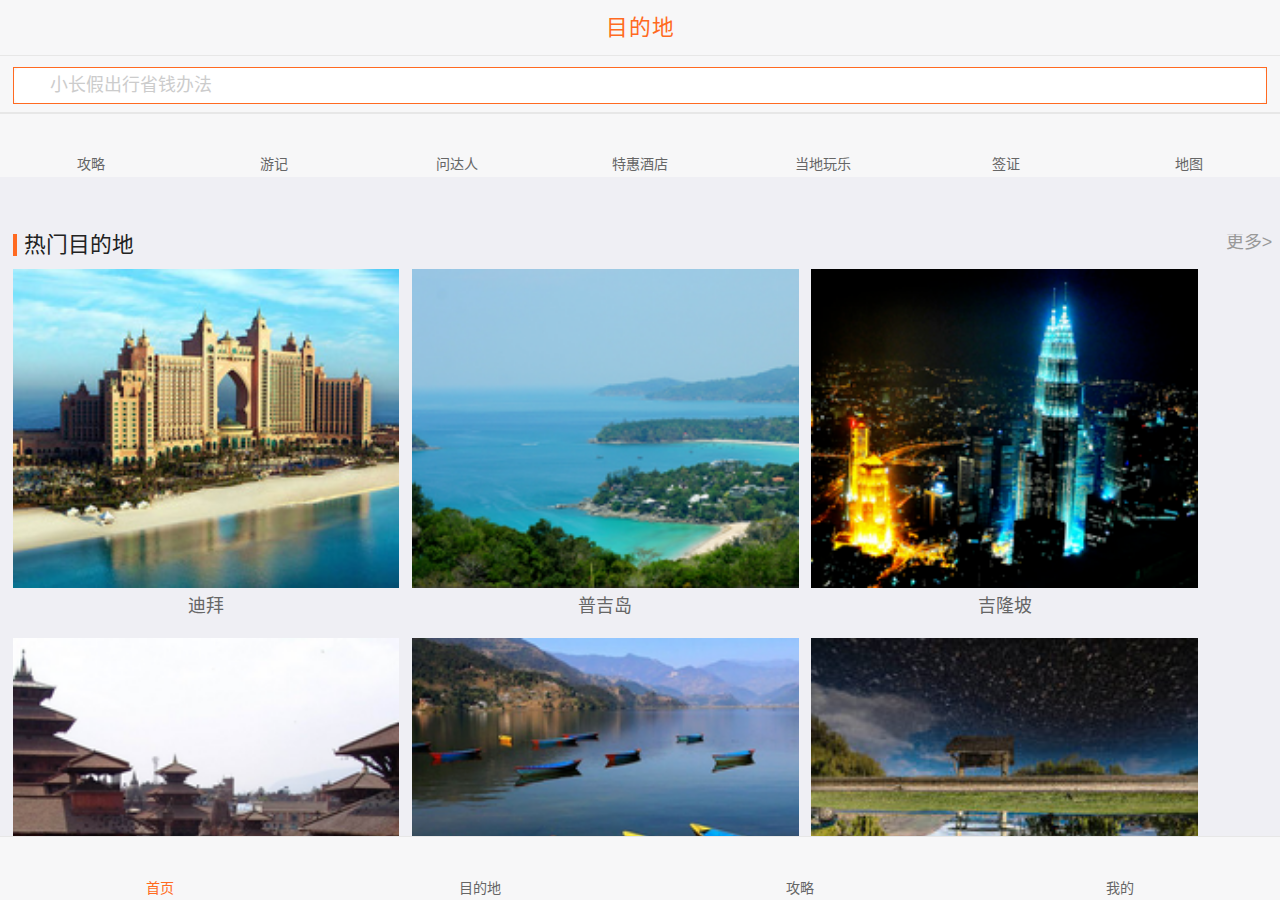
==== destination.html @ a1ec0886 "update raiders" ====
<!DOCTYPE html>
<html lang="zh-CN">
<head>
    <meta charset="utf-8">
    <title>目的地</title>

    <!--给搜索引擎看的-->
    <meta name="description" content="蜜月">
    <!--可视区域宽度和缩放级别-->
    <meta name="viewport" content="width=initial-scale=1, maximum-scale=1">
    <!--删除苹果默认的工具栏、菜单栏-->
    <meta name="apple-mobile-web-app-capable" content="yes">
    <!--控制状态栏显示样式，默认black和black-translucent-->
    <meta name="apple-mobile-web-app-status-bar-style" content="black">
    <!--格式检测：禁止将数字转化为拨号链接-->
    <meta name="format-detection" content="telephone=no">

    <!--SUI Mobile-->
    <link rel="stylesheet" href="css/sm.min.css">
    <link rel="stylesheet" href="css/sm-extend.min.css">
    <link rel="stylesheet" href="css/destination.css">

    <!--iconfont-->
    <!--<link rel="stylesheet" href="iconfont/iconfont.css">-->

    <script src="js/zepto.min.js"></script>
    <script src="js/sm.min.js"></script>
    <script src="js/sm-extend.min.js"></script>
</head>
<body>
    <div class="page-group">
        <div class="page page-current">

            <!--标题栏-->
            <header class="bar bar-nav">
                <a href="#" class="icon icon-left pull-left back_btn" onclick="history.back(-1)"></a>
                <a href="" class="button button-link button-nav pull-right" data-popup=".popup-about">
                    <span class="icon icon-clock btn-menu"></span>
                </a>
                <h1 class="title">目的地</h1>
            </header>

            <!--搜索框-->
            <div class="bar bar-header-secondary">
                <div class="searchbar">
                    <a class="searchbar-cancel">取消</a>
                    <div class="search-input">
                        <label class="icon icon-search" for="search"></label>
                        <input type="search" id='search' placeholder='小长假出行省钱办法'/>
                    </div>
                </div>
            </div>

            <div class="content">

                <!--入口工具-->
                <nav class="nav bar bar-tab">
                    <a class="tab-item external" href="#">
                        <span class="icon iconfont icon-gonglve"></span>
                        <span class="tab-label">攻略</span>
                    </a>
                    <a class="tab-item external" href="#">
                        <span class="icon iconfont icon-youji"></span>
                        <span class="tab-label">游记</span>
                    </a>
                    <a class="tab-item external" href="#">
                        <span class="icon iconfont icon-011"></span>
                        <span class="tab-label">问达人</span>
                    </a>
                    <a class="tab-item external" href="#">
                        <span class="icon iconfont icon-jiudian"></span>
                        <span class="tab-label">特惠酒店</span>
                    </a>
                    <a class="tab-item external" href="#">
                        <span class="icon iconfont icon-dangdiwanle"></span>
                        <span class="tab-label">当地玩乐</span>
                    </a>
                    <a class="tab-item external" href="#">
                        <span class="icon iconfont icon-qianzheng"></span>
                        <span class="tab-label">签证</span>
                    </a>
                    <a class="tab-item external" href="#">
                        <span class="icon iconfont icon-ditu"></span>
                        <span class="tab-label">地图</span>
                    </a>
                </nav>

                <!--热门目的地-->
                <div class="hot list-block">
                    <h4 class="content-block-title">
                        <span>热门目的地</span>
                        <a href="">更多></a>
                    </h4>
                    <a class="card demo-card-header-pic">
                        <div valign="bottom" class="card-header color-white no-border no-padding">
                            <img class='card-cover' src="images/destination/card-1.jpeg" alt="">
                        </div>
                        <div class="card-content">
                            <div class="card-content-inner">
                                <p>迪拜</p>
                            </div>
                        </div>
                    </a>
                    <a class="card demo-card-header-pic">
                        <div valign="bottom" class="card-header color-white no-border no-padding">
                            <img class='card-cover' src="images/destination/card-2.png" alt="">
                        </div>
                        <div class="card-content">
                            <div class="card-content-inner">
                                <p>普吉岛</p>
                            </div>
                        </div>
                    </a>
                    <a class="card demo-card-header-pic">
                        <div valign="bottom" class="card-header color-white no-border no-padding">
                            <img class='card-cover' src="images/destination/card-3.png" alt="">
                        </div>
                        <div class="card-content">
                            <div class="card-content-inner">
                                <p>吉隆坡</p>
                            </div>
                        </div>
                    </a>
                    <a class="card demo-card-header-pic">
                        <div valign="bottom" class="card-header color-white no-border no-padding">
                            <img class='card-cover' src="images/destination/card-4.png" alt="">
                        </div>
                        <div class="card-content">
                            <div class="card-content-inner">
                                <p>加德满都</p>
                            </div>
                        </div>
                    </a>
                    <a class="card demo-card-header-pic">
                        <div valign="bottom" class="card-header color-white no-border no-padding">
                            <img class='card-cover' src="images/destination/card-5.png" alt="">
                        </div>
                        <div class="card-content">
                            <div class="card-content-inner">
                                <p>博卡拉</p>
                            </div>
                        </div>
                    </a>
                    <a class="card demo-card-header-pic">
                        <div valign="bottom" class="card-header color-white no-border no-padding">
                            <img class='card-cover' src="images/destination/card-6.jpeg" alt="">
                        </div>
                        <div class="card-content">
                            <div class="card-content-inner">
                                <p>皇后镇</p>
                            </div>
                        </div>
                    </a>
                </div>

                <!--自由行特惠-->
                <div class="odds list-block">
                    <h4>
                        <span>自由行特惠</span>
                    </h4>
                    <a class="card">
                        <div class="card-content">
                            <div class="list-block media-list">
                                <ul>
                                    <li class="item-content">
                                        <div class="item-media">
                                            <img src="images/destination/odds-1.jpeg">
                                        </div>
                                        <div class="item-inner">
                                            <div class="item-title-row">
                                                <div class="item-title">新西兰 霍比特人村门票+怀托摩萤火虫洞门票自由行套票（自驾前往）</div>
                                            </div>
                                            <div class="item-subtitle">￥600/人</div>
                                        </div>
                                    </li>
                                </ul>
                            </div>
                        </div>
                    </a>
                    <a class="card">
                        <div class="card-content">
                            <div class="list-block media-list">
                                <ul>
                                    <li class="item-content">
                                        <div class="item-media">
                                            <img src="images/destination/odds-2.jpeg">
                                        </div>
                                        <div class="item-inner">
                                            <div class="item-title-row">
                                                <div class="item-title">新西兰 福克斯+法兰士约瑟夫冰川直升机观光 (含冰川着陆 福克斯出发)</div>
                                            </div>
                                            <div class="item-subtitle">￥967</div>
                                        </div>
                                    </li>
                                </ul>
                            </div>
                        </div>
                    </a>
                    <a class="card">
                        <div class="card-content">
                            <div class="list-block media-list">
                                <ul>
                                    <li class="item-content">
                                        <div class="item-media">
                                            <img src="images/destination/odds-3.jpeg">
                                        </div>
                                        <div class="item-inner">
                                            <div class="item-title-row">
                                                <div class="item-title">基督城 阿卡罗阿莎玛拉羊驼(草泥马)农场门票(自驾前往)</div>
                                            </div>
                                            <div class="item-subtitle">￥230</div>
                                        </div>
                                    </li>
                                </ul>
                            </div>
                        </div>
                    </a>
                    <div class="showMore">
                        <a href="">查看更多</a>
                    </div>
                </div>


                <!--问答-->
                <div class="ask list-block">
                    <h4>
                        <span>热门问答</span>
                    </h4>
                    <a class="card">
                        <div class="card-header">15天的舒适的慢节奏的新西兰之旅，请推荐行程</div>
                        <div class="card-content">
                            <div class="list-block media-list">
                                <ul>
                                    <li class="item-content">
                                        <div class="item-media">
                                            <img src="images/destination/head-1.jpeg">
                                        </div>
                                        <div class="item-inner">
                                            <div class="item-subtitle">在各大旅行论坛上逛了这么久，终于看到了一个这样的问题，体现了和我差不多的新西兰旅行思路：选择基地，四向发散。
                                                我去新西兰的时间为13天，放弃了北岛。这点时间其实够在南岛开一圈了，但我并不愿意天天换住宿地点。走马观花不是我喜欢的风格，因此也差不多选...</div>
                                        </div>
                                    </li>
                                </ul>
                            </div>
                        </div>
                        <div class="card-footer">
                            <span>88回答</span>
                            <span>17155浏览</span>
                        </div>
                </a>
                    <a class="card">
                        <div class="card-header">西班牙有哪些不能错过的美食？</div>
                        <div class="card-content">
                            <div class="list-block media-list">
                                <ul>
                                    <li class="item-content">
                                        <div class="item-media">
                                            <img src="images/destination/head-2.jpeg">
                                        </div>
                                        <div class="item-inner">
                                            <div class="item-subtitle">吃饭这件事儿，我真心觉得西班牙人还是挺会吃的，想想那些每天吃薯条的英国人，西班牙人真是有口福多了~【西班牙🇪🇸海鲜饭】想到西班牙的美食，脑袋里第一个冒出来的就是海鲜饭啦。美食讲究色香味，光看图就很明显了，“色”是没得说，金黄色的米饭，精髓...</div>
                                        </div>
                                    </li>
                                </ul>
                            </div>
                        </div>
                        <div class="card-footer">
                            <span>45回答</span>
                            <span>52365浏览</span>
                        </div>
                    </a>
                    <a class="card">
                        <div class="card-header">咨询伏林航空值机问题</div>
                        <div class="card-content">
                            <div class="list-block media-list">
                                <ul>
                                    <li class="item-content">
                                        <div class="item-media">
                                            <img src="images/destination/head-3.jpeg">
                                        </div>
                                        <div class="item-inner">
                                            <div class="item-subtitle">楼主你好，理论上像瑞安航空、伏林航空这样的廉航，建议优先选择网上完成值机，但vueling的航班现场值机也不收费，我之前从格拉纳达飞巴塞罗那就是这样，没顾上提前值机，现场也没收取费用。
                                                不过vueling对行李要求是很严格的，只允许携带不超过55*40*20的登机箱...</div>
                                        </div>
                                    </li>
                                </ul>
                            </div>
                        </div>
                        <div class="card-footer">
                            <span>8回答</span>
                            <span>155浏览</span>
                        </div>
                    </a>
                    <a class="card">
                        <div class="card-header">米兰到瑞士到法国巴黎想坐冰川列车求指点！</div>
                        <div class="card-content">
                            <div class="list-block media-list">
                                <ul>
                                    <li class="item-content">
                                        <div class="item-media">
                                            <img src="images/destination/head-4.jpeg">
                                        </div>
                                        <div class="item-inner">
                                            <div class="item-subtitle">瑞士境内最多5天其实很紧张的，只能拣精华看了。我觉得必须乘坐金色山口快车和冰川快线这两条瑞士著名的观光列车，可以使你基本饱览了瑞士值得看到的湖光山色和冰天雪地。另外Zermatt的马特洪峰非常推荐。具体安排建议如下，供你参考：
                                                D1 米兰到日内瓦可以坐火...</div>
                                        </div>
                                    </li>
                                </ul>
                            </div>
                        </div>
                        <div class="card-footer">
                            <span>16回答</span>
                            <span>23400浏览</span>
                        </div>
                    </a>
                    <div class="showMore">
                        <a href="">查看更多</a>
                    </div>
                </div>
            </div>

            <!--工具栏-->
            <nav class="bar bar-tab">
                <a href="" class="tab-item external active">
                    <span class="icon iconfont icon-wode"></span>
                    <span class="tab-label">首页</span>
                </a>
                <a href="" class="tab-item external">
                    <span class="icon iconfont icon-point"></span>
                    <span class="tab-label">目的地</span>
                </a>
                <a href="" class="tab-item external">
                    <span class="icon iconfont icon-gonglve"></span>
                    <span class="tab-label">攻略</span>
                </a>
                <a href="" class="tab-item external">
                    <span class="icon iconfont icon-wode"></span>
                    <span class="tab-label">我的</span>
                </a>
            </nav>

            <!--popup-->
            <div class="panel-overlay"></div>
            <div id="panel" class="panel panel-right panel-cover theme-white">
                <div class="content-block">
                    <h3>最近浏览：</h3>
                    <span>瑞士</span>
                    <span>新西兰</span>
                    <span>西班牙</span>
                    <span>冰岛</span>
                    <span>丹麦</span>
                </div>
            </div>
    </div>


    <script>
        /*侧滑JS*/
        $(document).on("click", ".btn-menu", function() {
            $.openPanel("#panel");
        });
    </script>
</body>
</html>
---- css/sm-extend.min.css ----
/*!
 * =====================================================
 * SUI Mobile - http://m.sui.taobao.org/
 *
 * =====================================================
 */.photo-browser{position:absolute;left:0;top:0;width:100%;height:100%;z-index:10500}.photo-browser .bar-tab .tab-item .icon{width:14px;height:14px;margin-top:-5px}.photo-browser .bar-tab~.photo-browser-captions{bottom:52px;-webkit-transform:translate3d(0,0,0);transform:translate3d(0,0,0)}.photo-browser.photo-browser-in{display:block;-webkit-animation:photoBrowserIn .4s forwards;animation:photoBrowserIn .4s forwards}.photo-browser.photo-browser-out{display:block;-webkit-animation:photoBrowserOut .4s forwards;animation:photoBrowserOut .4s forwards}html.with-statusbar-overlay .photo-browser{height:-webkit-calc(100% - 1rem);height:calc(100% - 1rem);top:1rem}.popup>.photo-browser .navbar,.popup>.photo-browser .toolbar,body>.photo-browser .navbar,body>.photo-browser .toolbar{-webkit-transform:translate3d(0,0,0);transform:translate3d(0,0,0)}.photo-browser .page[data-page=photo-browser-slides]{background:0 0}.photo-browser .page{box-sizing:border-box;position:absolute;left:0;top:0;width:100%;height:100%;background:#efeff4}.photo-browser .view{overflow:hidden;box-sizing:border-box;position:relative;width:100%;height:100%;z-index:5000}.page[data-page=photo-browser-slides] .toolbar a{color:#4cd964}.photo-browser-popup{background:0 0}.photo-browser .navbar,.photo-browser .toolbar,.view[data-page=photo-browser-slides] .navbar,.view[data-page=photo-browser-slides] .toolbar{background:rgba(247,247,247,.95);-webkit-transition:.4s;transition:.4s}.view[data-page=photo-browser-slides] .page[data-page=photo-browser-slides] .navbar,.view[data-page=photo-browser-slides] .page[data-page=photo-browser-slides] .toolbar{-webkit-transform:translate3d(0,0,0);transform:translate3d(0,0,0)}.photo-browser-exposed .navbar,.photo-browser-exposed .toolbar{opacity:0;visibility:hidden;pointer-events:none}.photo-browser-exposed .photo-browser-swiper-container{background:#000}.photo-browser-of{margin:0 .25rem}.photo-browser-captions{pointer-events:none;position:absolute;left:0;width:100%;bottom:0;z-index:10;opacity:1;-webkit-transition:.4s;transition:.4s}.photo-browser-captions.photo-browser-captions-exposed{opacity:0}.toolbar~.photo-browser-captions{bottom:2.2rem;-webkit-transform:translate3d(0,0,0);transform:translate3d(0,0,0)}.photo-browser-exposed .toolbar~.photo-browser-captions{-webkit-transform:translate3d(0,2.2rem,0);transform:translate3d(0,2.2rem,0)}.toolbar~.photo-browser-captions.photo-browser-captions-exposed{transformt:ranslate3d(0,0,0)}.photo-browser-caption{box-sizing:border-box;-webkit-transition:.3s;transition:.3s;position:absolute;bottom:0;left:0;opacity:0;padding:.2rem .25px;width:100%;text-align:center;color:#fff;background:rgba(0,0,0,.8)}.photo-browser-caption:empty{display:none}.photo-browser-caption.photo-browser-caption-active{opacity:1}.photo-browser-captions-light .photo-browser-caption{background:rgba(255,255,255,.8);color:#3d4145}.photo-browser-exposed .photo-browser-caption{color:#fff;background:rgba(0,0,0,.8)}.photo-browser-swiper-container{position:absolute;left:0;top:0;width:100%;height:100%;overflow:hidden;background:#fff;-webkit-transition:.4s;transition:.4s}.photo-browser-swiper-wrapper{position:absolute;left:0;top:0;width:100%;height:100%;padding:0;display:-webkit-box;display:-webkit-flex;display:flex}.photo-browser-link-inactive{opacity:.3}.photo-browser-slide{width:100%;height:100%;position:relative;overflow:hidden;display:-webkit-box;display:-webkit-flex;display:flex;-webkit-box-pack:center;-webkit-justify-content:center;justify-content:center;-webkit-box-align:center;-webkit-align-items:center;align-items:center;-webkit-flex-shrink:0;flex-shrink:0;box-sizing:border-box}.photo-browser-slide.transitioning{-webkit-transition:.4s;transition:.4s}.photo-browser-slide span.photo-browser-zoom-container{width:100%;text-align:center;display:none}.photo-browser-slide img{width:auto;height:auto;max-width:100%;max-height:100%;display:none}.photo-browser-slide.swiper-slide-active span.photo-browser-zoom-container,.photo-browser-slide.swiper-slide-next span.photo-browser-zoom-container,.photo-browser-slide.swiper-slide-prev span.photo-browser-zoom-container{display:block}.photo-browser-slide.swiper-slide-active img,.photo-browser-slide.swiper-slide-next img,.photo-browser-slide.swiper-slide-prev img{display:inline}.photo-browser-slide.swiper-slide-active.photo-browser-slide-lazy .preloader,.photo-browser-slide.swiper-slide-next.photo-browser-slide-lazy .preloader,.photo-browser-slide.swiper-slide-prev.photo-browser-slide-lazy .preloader{display:block}.photo-browser-slide iframe{width:100%;height:100%}.photo-browser-slide .preloader{display:none;position:absolute;width:2.1rem;height:2.1rem;margin-left:-2.1rem;margin-top:-2.1rem;left:50%;top:50%}.photo-browser-dark .navbar,.photo-browser-dark .toolbar{background:rgba(30,30,30,.8);color:#fff}.photo-browser-dark .navbar:before,.photo-browser-dark .toolbar:before{display:none}.photo-browser-dark .navbar:after,.photo-browser-dark .toolbar:after{display:none}.photo-browser-dark .navbar a,.photo-browser-dark .toolbar a{color:#fff}.photo-browser-dark .photo-browser-swiper-container{background:#000}@-webkit-keyframes photoBrowserIn{0%{-webkit-transform:translate3d(0,0,0) scale(.5);transform:translate3d(0,0,0) scale(.5);opacity:0}100%{-webkit-transform:translate3d(0,0,0) scale(1);transform:translate3d(0,0,0) scale(1);opacity:1}}@keyframes photoBrowserIn{0%{-webkit-transform:translate3d(0,0,0) scale(.5);transform:translate3d(0,0,0) scale(.5);opacity:0}100%{-webkit-transform:translate3d(0,0,0) scale(1);transform:translate3d(0,0,0) scale(1);opacity:1}}@-webkit-keyframes photoBrowserOut{0%{-webkit-transform:translate3d(0,0,0) scale(1);transform:translate3d(0,0,0) scale(1);opacity:1}100%{-webkit-transform:translate3d(0,0,0) scale(.5);transform:translate3d(0,0,0) scale(.5);opacity:0}}@keyframes photoBrowserOut{0%{-webkit-transform:translate3d(0,0,0) scale(1);transform:translate3d(0,0,0) scale(1);opacity:1}100%{-webkit-transform:translate3d(0,0,0) scale(.5);transform:translate3d(0,0,0) scale(.5);opacity:0}}.swiper-container{margin:0 auto;position:relative;overflow:hidden;padding-bottom:30px;z-index:1}.swiper-container-no-flexbox .swiper-slide{float:left}.swiper-container-vertical>.swiper-wrapper{-webkit-box-orient:vertical;-webkit-flex-direction:column;flex-direction:column}.swiper-wrapper{position:relative;width:100%;height:100%;z-index:1;display:-webkit-box;display:-webkit-flex;display:flex;-webkit-transform-style:preserve-3d;-ms-transform-style:preserve-3d;transform-style:preserve-3d;-webkit-transition-property:-webkit-transform;transition-property:transform;box-sizing:content-box}.swiper-container-android .swiper-slide,.swiper-wrapper{-webkit-transform:translate3d(0,0,0);transform:translate3d(0,0,0)}.swiper-container-multirow>.swiper-wrapper{-webkit-box-lines:multiple;-moz-box-lines:multiple;-ms-fles-wrap:wrap;-webkit-flex-wrap:wrap;flex-wrap:wrap}.swiper-container-free-mode>.swiper-wrapper{-webkit-transition-timing-function:ease-out;transition-timing-function:ease-out;margin:0 auto}.swiper-slide{-webkit-transform-style:preserve-3d;-ms-transform-style:preserve-3d;transform-style:preserve-3d;-webkit-flex-shrink:0;-ms-flex:0 0 auto;-webkit-flex-shrink:0;flex-shrink:0;width:100%;height:100%;position:relative}.swiper-container .swiper-notification{position:absolute;left:0;top:0;pointer-events:none;opacity:0;z-index:-1000}.swiper-wp8-horizontal{touch-action:pan-y}.swiper-wp8-vertical{touch-action:pan-x}.swiper-button-next,.swiper-button-prev{position:absolute;top:50%;width:27px;height:44px;margin-top:-22px;z-index:10;cursor:pointer;background-size:27px 44px;background-position:center;background-repeat:no-repeat}.swiper-button-next.swiper-button-disabled,.swiper-button-prev.swiper-button-disabled{opacity:.35;cursor:auto;pointer-events:none}.swiper-button-prev,.swiper-container-rtl .swiper-button-next{background-image:url("data:image/svg+xml;charset=utf-8,%3Csvg%20xmlns%3D'http%3A%2F%2Fwww.w3.org%2F2000%2Fsvg'%20viewBox%3D'0%200%2027%2044'%3E%3Cpath%20d%3D'M0%2C22L22%2C0l2.1%2C2.1L4.2%2C22l19.9%2C19.9L22%2C44L0%2C22L0%2C22L0%2C22z'%20fill%3D'%23007aff'%2F%3E%3C%2Fsvg%3E");left:10px;right:auto}.swiper-button-next,.swiper-container-rtl .swiper-button-prev{background-image:url("data:image/svg+xml;charset=utf-8,%3Csvg%20xmlns%3D'http%3A%2F%2Fwww.w3.org%2F2000%2Fsvg'%20viewBox%3D'0%200%2027%2044'%3E%3Cpath%20d%3D'M27%2C22L27%2C22L5%2C44l-2.1-2.1L22.8%2C22L2.9%2C2.1L5%2C0L27%2C22L27%2C22z'%20fill%3D'%23007aff'%2F%3E%3C%2Fsvg%3E");right:10px;left:auto}.swiper-pagination{position:absolute;text-align:center;-webkit-transition:.3s;transition:.3s;-webkit-transform:translate3d(0,0,0);transform:translate3d(0,0,0);z-index:10}.swiper-pagination.swiper-pagination-hidden{opacity:0}.swiper-pagination-bullet{width:8px;height:8px;display:inline-block;border-radius:100%;background:#000;opacity:.2}.swiper-pagination-bullet-active{opacity:1;background:#007aff}.swiper-container-vertical>.swiper-pagination{right:10px;top:50%;-webkit-transform:translate3d(0,-50%,0);transform:translate3d(0,-50%,0)}.swiper-container-vertical>.swiper-pagination .swiper-pagination-bullet{margin:5px 0;display:block}.swiper-container-horizontal>.swiper-pagination{bottom:10px;left:0;width:100%}.swiper-container-horizontal>.swiper-pagination .swiper-pagination-bullet{margin:0 5px}.swiper-container-3d{-webkit-perspective:1200px;-o-perspective:1200px;perspective:1200px}.swiper-container-3d .swiper-cube-shadow,.swiper-container-3d .swiper-slide,.swiper-container-3d .swiper-slide-shadow-bottom,.swiper-container-3d .swiper-slide-shadow-left,.swiper-container-3d .swiper-slide-shadow-right,.swiper-container-3d .swiper-slide-shadow-top,.swiper-container-3d .swiper-wrapper{-webkit-transform-style:preserve-3d;-ms-transform-style:preserve-3d;transform-style:preserve-3d}.swiper-container-3d .swiper-slide-shadow-bottom,.swiper-container-3d .swiper-slide-shadow-left,.swiper-container-3d .swiper-slide-shadow-right,.swiper-container-3d .swiper-slide-shadow-top{position:absolute;left:0;top:0;width:100%;height:100%;pointer-events:none;z-index:10}.swiper-container-3d .swiper-slide-shadow-left{background-image:-webkit-gradient(linear,left top,right top,from(rgba(0,0,0,.5)),to(rgba(0,0,0,0)));background-image:-webkit-linear-gradient(right,rgba(0,0,0,.5),rgba(0,0,0,0));background-image:linear-gradient(to left,rgba(0,0,0,.5),rgba(0,0,0,0))}.swiper-container-3d .swiper-slide-shadow-right{background-image:-webkit-gradient(linear,right top,left top,from(rgba(0,0,0,.5)),to(rgba(0,0,0,0)));background-image:-webkit-linear-gradient(left,rgba(0,0,0,.5),rgba(0,0,0,0));background-image:linear-gradient(to right,rgba(0,0,0,.5),rgba(0,0,0,0))}.swiper-container-3d .swiper-slide-shadow-top{background-image:-webkit-gradient(linear,left top,left bottom,from(rgba(0,0,0,.5)),to(rgba(0,0,0,0)));background-image:-webkit-linear-gradient(bottom,rgba(0,0,0,.5),rgba(0,0,0,0));background-image:linear-gradient(to top,rgba(0,0,0,.5),rgba(0,0,0,0))}.swiper-container-3d .swiper-slide-shadow-bottom{background-image:-webkit-gradient(linear,left bottom,left top,from(rgba(0,0,0,.5)),to(rgba(0,0,0,0)));background-image:-webkit-linear-gradient(top,rgba(0,0,0,.5),rgba(0,0,0,0));background-image:linear-gradient(to bottom,rgba(0,0,0,.5),rgba(0,0,0,0))}.swiper-container-coverflow .swiper-wrapper{-ms-perspective:1200px}.swiper-container-fade.swiper-container-free-mode .swiper-slide{-webkit-transition-timing-function:ease-out;transition-timing-function:ease-out}.swiper-container-fade .swiper-slide{pointer-events:none}.swiper-container-fade .swiper-slide-active{pointer-events:auto}.swiper-container-cube{overflow:visible}.swiper-container-cube .swiper-slide{pointer-events:none;visibility:hidden;-webkit-transform-origin:0 0;transform-origin:0 0;-webkit-backface-visibility:hidden;-ms-backface-visibility:hidden;backface-visibility:hidden;width:100%;height:100%}.swiper-container-cube.swiper-container-rtl .swiper-slide{-webkit-transform-origin:100% 0;transform-origin:100% 0}.swiper-container-cube .swiper-slide-active,.swiper-container-cube .swiper-slide-next,.swiper-container-cube .swiper-slide-next+.swiper-slide,.swiper-container-cube .swiper-slide-prev{pointer-events:auto;visibility:visible}.swiper-container-cube .swiper-cube-shadow{position:absolute;left:0;bottom:0;width:100%;height:100%;background:#000;opacity:.6;-webkit-filter:blur(50px);filter:blur(50px)}.swiper-container-cube.swiper-container-vertical .swiper-cube-shadow{z-index:0}.swiper-scrollbar{border-radius:10px;position:relative;-ms-touch-action:none;background:rgba(0,0,0,.1)}.swiper-container-horizontal>.swiper-scrollbar{position:absolute;left:1%;bottom:3px;z-index:50;height:5px;width:98%}.swiper-container-vertical>.swiper-scrollbar{position:absolute;right:3px;top:1%;z-index:50;width:5px;height:98%}.swiper-scrollbar-drag{height:100%;width:100%;position:relative;background:rgba(0,0,0,.5);border-radius:10px;left:0;top:0}.swiper-scrollbar-cursor-drag{cursor:move}.swiper-slide .preloader{width:42px;height:42px;position:absolute;left:50%;top:50%;margin-left:-21px;margin-top:-21px;z-index:10}.swiper-slide img{display:block}
---- css/destination.css ----
@charset "UTF-8";

/* reset */
body,
html {
    font-family: sans-serif;       /*无衬线字体*/
    -ms-text-size-adjust: 100%;
    -webkit-text-size-adjust: 100%;
    color: #222;
    margin: 0;
    padding: 0;
}
a {
    color: #222;
}
a:hover,
a:focus {
    text-decoration: none;
    color: #fcb322;
    outline: none;
}
ul {
    list-style: none;
}

/* iconfont */
.icon {
    fill: currentColor;
    overflow: hidden;
}

/* showMore */
.showMore {
    padding: 10px 0 20px;
    text-align: center;
}
.showMore>a {
    display: inline-block;
    line-height: 42px;
    font-size: .75rem;
    letter-spacing: 1px;
    color: #ff6a21;
    border: 1px solid #ff6a21;
    padding: 0 30px;
}

/* header */
.bar .title {
    color: #ff6a21;
    letter-spacing: 1px;
}
.bar a.button-link {
    color: #666;
}
.bar a.button-link .icon {
    font-size: 1rem;
    padding: 0px .3rem;
}
.bar .searchbar {
    background: transparent;
}
.searchbar .search-input {
    border: 1px solid #ff6a21;
}

/* content */
.content {
    padding-bottom: 3rem;
}

/* nav */
.nav {
    position: relative;
}

/* 热门目的地 */
.hot {
    padding: .5rem 0 0 .5rem;
    overflow: hidden;
}
.hot .content-block-title {
    border-left: 4px solid #ff6a21;
    padding: 0 .3rem;
    margin: 0 0 .5rem 0;
    font-size: .85rem;
    font-weight: normal;
    color: #222;
}
.hot .content-block-title a {
    float: right;
    color: #999;
    font-size: .7rem;
}
.hot .card {
    float: left;
    width: 30.5%;
    margin: 0 .5rem .5rem 0;
    color: #666;
    background: transparent;
    box-shadow: none;
}
.hot .card .card-content-inner {
    text-align: center;
    padding: .2rem;
}

/* 自由行特惠 */
.odds {
    margin: 0 0 .5rem 0;
}
.odds h4 {
    padding-left: .5rem;
    margin: 0 0 .5rem 0;
}
.odds h4 span {
    border-left: 4px solid #ff6a21;
    padding-left: .3rem;
    margin: 0 0 .5rem 0;
    font-size: .85rem;
    font-weight: normal;
    color: #222;
}
.odds a.card {
    display: block;
}
.odds .card-content {
    padding: 0 .5rem;
}
.odds .item-content {
    padding-left: 0rem;
}
.odds .list-block.media-list .item-media {
    padding: .5rem 0
}
.odds .item-media img {
    width: 6rem;
}
.odds .item-media+.item-inner {
    margin-left: .5rem;
    padding: .5rem 0;
}
.odds .media-list .item-title{
    display: -webkit-box;
    -webkit-line-clamp: 3;
    -webkit-box-orient: vertical;
    text-overflow: ellipsis;
    white-space: pre-line;
    font-size: .7rem;
    color: #222;
}
.odds .list-block .item-subtitle {
    position: absolute;
    bottom: .5rem;
    font-size: .65rem;
    color: #ff6a21;
}

/* 问答 */
.ask {
    margin: 0 0 .5rem 0;
}
.ask h4 {
    padding-left: .5rem;
    margin: 0 0 .5rem 0;
}
.ask h4 span {
    border-left: 4px solid #ff6a21;
    padding-left: .3rem;
    margin: 0 0 .5rem 0;
    font-size: .85rem;
    font-weight: normal;
    color: #222;
}
.ask .card {
    display: block;
}
.ask .card .card-header {
    font-size: .75rem;
}
.ask .card .card-content .item-media img {
    width: 2rem;
    height: 2rem;
    border-radius: 50%;
}
.ask .card .card-content .item-subtitle {
    display: -webkit-box;
    -webkit-line-clamp: 4;
    -webkit-box-orient: vertical;
    text-overflow: ellipsis;
    white-space: pre-line;
    font-size: .5rem;
    color: #999;
}

/* 工具栏 */
nav.bar .tab-item{
    color: #666;
}
.bar-tab .tab-item.active,
.bar-tab .tab-item:active
{
    color: #ff6a21;
}

/* popup */
.panel {
    box-shadow: -2px 2px 2px #e7e7e7;
    width: 8rem;
}
.panel .content-block h3 {
    font-size: .8rem;
    font-weight: 500;
    color: #ff6a21;
}
.panel .content-block span {
    display: block;
    margin-bottom: .6rem;
    font-size: .6rem;
    color: #666;
}
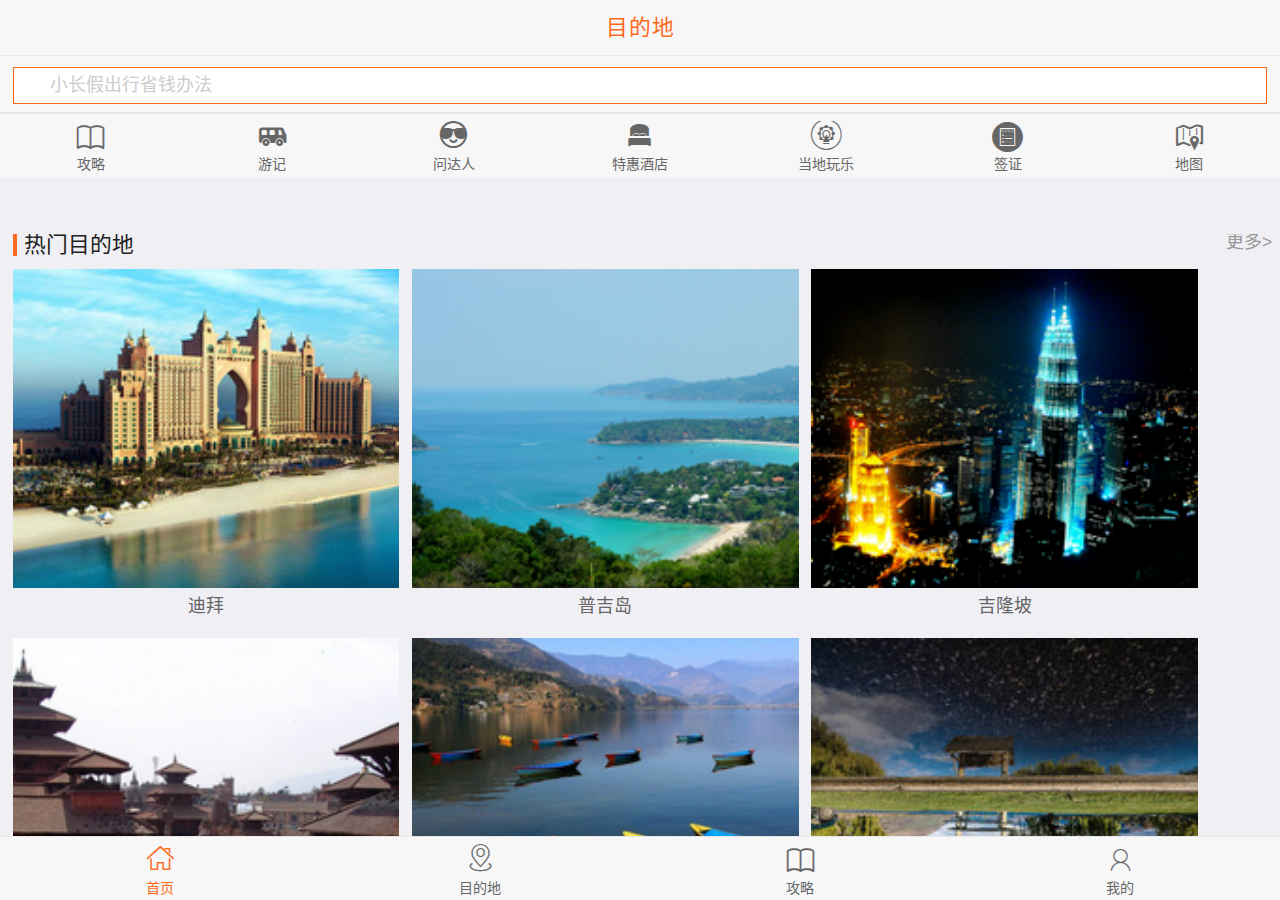
==== commit 77960c2c: "update html" ====
--- a/destination.html
+++ b/destination.html
@@ -1,364 +1,368 @@
 <!DOCTYPE html>
-<html lang="zh-CN">
-<head>
-    <meta charset="utf-8">
-    <title>目的地</title>
-
-    <!--给搜索引擎看的-->
-    <meta name="description" content="蜜月">
-    <!--可视区域宽度和缩放级别-->
-    <meta name="viewport" content="width=initial-scale=1, maximum-scale=1">
-    <!--删除苹果默认的工具栏、菜单栏-->
-    <meta name="apple-mobile-web-app-capable" content="yes">
-    <!--控制状态栏显示样式，默认black和black-translucent-->
-    <meta name="apple-mobile-web-app-status-bar-style" content="black">
-    <!--格式检测：禁止将数字转化为拨号链接-->
-    <meta name="format-detection" content="telephone=no">
-
-    <!--SUI Mobile-->
-    <link rel="stylesheet" href="css/sm.min.css">
-    <link rel="stylesheet" href="css/sm-extend.min.css">
-    <link rel="stylesheet" href="css/destination.css">
-
-    <!--iconfont-->
-    <!--<link rel="stylesheet" href="iconfont/iconfont.css">-->
-
-    <script src="js/zepto.min.js"></script>
-    <script src="js/sm.min.js"></script>
-    <script src="js/sm-extend.min.js"></script>
-</head>
-<body>
-    <div class="page-group">
-        <div class="page page-current">
-
-            <!--标题栏-->
-            <header class="bar bar-nav">
-                <a href="#" class="icon icon-left pull-left back_btn" onclick="history.back(-1)"></a>
-                <a href="" class="button button-link button-nav pull-right" data-popup=".popup-about">
-                    <span class="icon icon-clock btn-menu"></span>
-                </a>
-                <h1 class="title">目的地</h1>
-            </header>
-
-            <!--搜索框-->
-            <div class="bar bar-header-secondary">
-                <div class="searchbar">
-                    <a class="searchbar-cancel">取消</a>
-                    <div class="search-input">
-                        <label class="icon icon-search" for="search"></label>
-                        <input type="search" id='search' placeholder='小长假出行省钱办法'/>
+    <html lang="zh-CN">
+    <head>
+        <meta charset="utf-8">
+        <title>目的地</title>
+
+        <!--给搜索引擎看的-->
+        <meta name="description" content="蜜月">
+        <!--可视区域宽度和缩放级别-->
+        <meta name="viewport" content="width=initial-scale=1, maximum-scale=1">
+        <!--删除苹果默认的工具栏、菜单栏-->
+        <meta name="apple-mobile-web-app-capable" content="yes">
+        <!--控制状态栏显示样式，默认black和black-translucent-->
+        <meta name="apple-mobile-web-app-status-bar-style" content="black">
+        <!--格式检测：禁止将数字转化为拨号链接-->
+        <meta name="format-detection" content="telephone=no">
+
+        <!--SUI Mobile-->
+        <link rel="stylesheet" href="css/sm.min.css">
+        <link rel="stylesheet" href="css/sm-extend.min.css">
+        <link rel="stylesheet" href="css/destination.css">
+
+        <!--iconfont-->
+        <link rel="stylesheet" href="iconfont/iconfont.css">
+
+        <script src="js/zepto.min.js"></script>
+        <script src="js/sm.min.js"></script>
+        <script src="js/sm-extend.min.js"></script>
+    </head>
+    <body>
+        <div class="page-group">
+            <div class="page page-current">
+
+                <!--标题栏-->
+                <header class="bar bar-nav">
+                    <a href="#" class="icon icon-left pull-left back_btn" onclick="history.back(-1)"></a>
+                    <a href="" class="button button-link button-nav pull-right" data-popup=".popup-about">
+                        <span class="icon icon-clock btn-menu"></span>
+                    </a>
+                    <h1 class="title">目的地</h1>
+                </header>
+
+                <!--搜索框-->
+                <div class="bar bar-header-secondary">
+                    <div class="searchbar">
+                        <a class="searchbar-cancel">取消</a>
+                        <div class="search-input">
+                            <label class="icon icon-search" for="search"></label>
+                            <input type="search" id='search' placeholder='小长假出行省钱办法'/>
+                        </div>
+                    </div>
+                </div>
+
+                <div class="content">
+
+                    <!--入口工具-->
+                    <nav class="nav bar bar-tab">
+                        <a class="tab-item external" href="#">
+                            <span class="icon iconfont icon-gonglve"></span>
+                            <span class="tab-label">攻略</span>
+                        </a>
+                        <a class="tab-item external" href="#">
+                            <span class="icon iconfont icon-youji"></span>
+                            <span class="tab-label">游记</span>
+                        </a>
+                        <a class="tab-item external" href="#">
+                            <span class="icon iconfont icon-011"></span>
+                            <span class="tab-label">问达人</span>
+                        </a>
+                        <a class="tab-item external" href="#">
+                            <span class="icon iconfont icon-jiudian"></span>
+                            <span class="tab-label">特惠酒店</span>
+                        </a>
+                        <a class="tab-item external" href="#">
+                            <span class="icon iconfont icon-dangdiwanle"></span>
+                            <span class="tab-label">当地玩乐</span>
+                        </a>
+                        <a class="tab-item external" href="#">
+                            <span class="icon iconfont icon-qianzheng"></span>
+                            <span class="tab-label">签证</span>
+                        </a>
+                        <a class="tab-item external" href="#">
+                            <span class="icon iconfont icon-ditu"></span>
+                            <span class="tab-label">地图</span>
+                        </a>
+                    </nav>
+
+                    <!--热门目的地-->
+                    <div class="hot list-block">
+                        <h4 class="content-block-title">
+                            <span>热门目的地</span>
+                            <a href="">更多></a>
+                        </h4>
+                        <a class="card demo-card-header-pic">
+                            <div valign="bottom" class="card-header color-white no-border no-padding">
+                                <img class='card-cover' src="images/destination/card-1.jpeg" alt="">
+                            </div>
+                            <div class="card-content">
+                                <div class="card-content-inner">
+                                    <p>迪拜</p>
+                                </div>
+                            </div>
+                        </a>
+                        <a class="card demo-card-header-pic">
+                            <div valign="bottom" class="card-header color-white no-border no-padding">
+                                <img class='card-cover' src="images/destination/card-2.png" alt="">
+                            </div>
+                            <div class="card-content">
+                                <div class="card-content-inner">
+                                    <p>普吉岛</p>
+                                </div>
+                            </div>
+                        </a>
+                        <a class="card demo-card-header-pic">
+                            <div valign="bottom" class="card-header color-white no-border no-padding">
+                                <img class='card-cover' src="images/destination/card-3.png" alt="">
+                            </div>
+                            <div class="card-content">
+                                <div class="card-content-inner">
+                                    <p>吉隆坡</p>
+                                </div>
+                            </div>
+                        </a>
+                        <a class="card demo-card-header-pic">
+                            <div valign="bottom" class="card-header color-white no-border no-padding">
+                                <img class='card-cover' src="images/destination/card-4.png" alt="">
+                            </div>
+                            <div class="card-content">
+                                <div class="card-content-inner">
+                                    <p>加德满都</p>
+                                </div>
+                            </div>
+                        </a>
+                        <a class="card demo-card-header-pic">
+                            <div valign="bottom" class="card-header color-white no-border no-padding">
+                                <img class='card-cover' src="images/destination/card-5.png" alt="">
+                            </div>
+                            <div class="card-content">
+                                <div class="card-content-inner">
+                                    <p>博卡拉</p>
+                                </div>
+                            </div>
+                        </a>
+                        <a class="card demo-card-header-pic">
+                            <div valign="bottom" class="card-header color-white no-border no-padding">
+                                <img class='card-cover' src="images/destination/card-6.jpeg" alt="">
+                            </div>
+                            <div class="card-content">
+                                <div class="card-content-inner">
+                                    <p>皇后镇</p>
+                                </div>
+                            </div>
+                        </a>
+                    </div>
+
+                    <!--自由行特惠-->
+                    <div class="odds list-block">
+                        <h4>
+                            <span>自由行特惠</span>
+                        </h4>
+                        <a class="card">
+                            <div class="card-content">
+                                <div class="list-block media-list">
+                                    <ul>
+                                        <li class="item-content">
+                                            <div class="item-media">
+                                                <img src="images/destination/odds-1.jpeg">
+                                            </div>
+                                            <div class="item-inner">
+                                                <div class="item-title-row">
+                                                    <div class="item-title">新西兰 霍比特人村门票+怀托摩萤火虫洞门票自由行套票（自驾前往）</div>
+                                                </div>
+                                                <div class="item-subtitle">￥600/人</div>
+                                            </div>
+                                        </li>
+                                    </ul>
+                                </div>
+                            </div>
+                        </a>
+                        <a class="card">
+                            <div class="card-content">
+                                <div class="list-block media-list">
+                                    <ul>
+                                        <li class="item-content">
+                                            <div class="item-media">
+                                                <img src="images/destination/odds-2.jpeg">
+                                            </div>
+                                            <div class="item-inner">
+                                                <div class="item-title-row">
+                                                    <div class="item-title">新西兰 福克斯+法兰士约瑟夫冰川直升机观光 (含冰川着陆 福克斯出发)</div>
+                                                </div>
+                                                <div class="item-subtitle">￥967</div>
+                                            </div>
+                                        </li>
+                                    </ul>
+                                </div>
+                            </div>
+                        </a>
+                        <a class="card">
+                            <div class="card-content">
+                                <div class="list-block media-list">
+                                    <ul>
+                                        <li class="item-content">
+                                            <div class="item-media">
+                                                <img src="images/destination/odds-3.jpeg">
+                                            </div>
+                                            <div class="item-inner">
+                                                <div class="item-title-row">
+                                                    <div class="item-title">基督城 阿卡罗阿莎玛拉羊驼(草泥马)农场门票(自驾前往)</div>
+                                                </div>
+                                                <div class="item-subtitle">￥230</div>
+                                            </div>
+                                        </li>
+                                    </ul>
+                                </div>
+                            </div>
+                        </a>
+                        <div class="showMore">
+                            <a href="">查看更多</a>
+                        </div>
+                    </div>
+
+
+                    <!--问答-->
+                    <div class="ask list-block">
+                        <h4>
+                            <span>热门问答</span>
+                        </h4>
+                        <a class="card">
+                            <div class="card-header">15天的舒适的慢节奏的新西兰之旅，请推荐行程</div>
+                            <div class="card-content">
+                                <div class="list-block media-list">
+                                    <ul>
+                                        <li class="item-content">
+                                            <div class="item-media">
+                                                <img src="images/destination/head-1.jpeg">
+                                            </div>
+                                            <div class="item-inner">
+                                                <div class="item-subtitle">在各大旅行论坛上逛了这么久，终于看到了一个这样的问题，体现了和我差不多的新西兰旅行思路：选择基地，四向发散。
+                                                    我去新西兰的时间为13天，放弃了北岛。这点时间其实够在南岛开一圈了，但我并不愿意天天换住宿地点。走马观花不是我喜欢的风格，因此也差不多选...</div>
+                                            </div>
+                                        </li>
+                                    </ul>
+                                </div>
+                            </div>
+                            <div class="card-footer">
+                                <span>88回答</span>
+                                <span>17155浏览</span>
+                            </div>
+                    </a>
+                        <a class="card">
+                            <div class="card-header">西班牙有哪些不能错过的美食？</div>
+                            <div class="card-content">
+                                <div class="list-block media-list">
+                                    <ul>
+                                        <li class="item-content">
+                                            <div class="item-media">
+                                                <img src="images/destination/head-2.jpeg">
+                                            </div>
+                                            <div class="item-inner">
+                                                <div class="item-subtitle">吃饭这件事儿，我真心觉得西班牙人还是挺会吃的，想想那些每天吃薯条的英国人，西班牙人真是有口福多了~【西班牙🇪🇸海鲜饭】想到西班牙的美食，脑袋里第一个冒出来的就是海鲜饭啦。美食讲究色香味，光看图就很明显了，“色”是没得说，金黄色的米饭，精髓...</div>
+                                            </div>
+                                        </li>
+                                    </ul>
+                                </div>
+                            </div>
+                            <div class="card-footer">
+                                <span>45回答</span>
+                                <span>52365浏览</span>
+                            </div>
+                        </a>
+                        <a class="card">
+                            <div class="card-header">咨询伏林航空值机问题</div>
+                            <div class="card-content">
+                                <div class="list-block media-list">
+                                    <ul>
+                                        <li class="item-content">
+                                            <div class="item-media">
+                                                <img src="images/destination/head-3.jpeg">
+                                            </div>
+                                            <div class="item-inner">
+                                                <div class="item-subtitle">楼主你好，理论上像瑞安航空、伏林航空这样的廉航，建议优先选择网上完成值机，但vueling的航班现场值机也不收费，我之前从格拉纳达飞巴塞罗那就是这样，没顾上提前值机，现场也没收取费用。
+                                                    不过vueling对行李要求是很严格的，只允许携带不超过55*40*20的登机箱...</div>
+                                            </div>
+                                        </li>
+                                    </ul>
+                                </div>
+                            </div>
+                            <div class="card-footer">
+                                <span>8回答</span>
+                                <span>155浏览</span>
+                            </div>
+                        </a>
+                        <a class="card">
+                            <div class="card-header">米兰到瑞士到法国巴黎想坐冰川列车求指点！</div>
+                            <div class="card-content">
+                                <div class="list-block media-list">
+                                    <ul>
+                                        <li class="item-content">
+                                            <div class="item-media">
+                                                <img src="images/destination/head-4.jpeg">
+                                            </div>
+                                            <div class="item-inner">
+                                                <div class="item-subtitle">瑞士境内最多5天其实很紧张的，只能拣精华看了。我觉得必须乘坐金色山口快车和冰川快线这两条瑞士著名的观光列车，可以使你基本饱览了瑞士值得看到的湖光山色和冰天雪地。另外Zermatt的马特洪峰非常推荐。具体安排建议如下，供你参考：
+                                                    D1 米兰到日内瓦可以坐火...</div>
+                                            </div>
+                                        </li>
+                                    </ul>
+                                </div>
+                            </div>
+                            <div class="card-footer">
+                                <span>16回答</span>
+                                <span>23400浏览</span>
+                            </div>
+                        </a>
+                        <div class="showMore">
+                            <a href="">查看更多</a>
+                        </div>
+                    </div>
+                </div>
+
+                <!--工具栏-->
+                <nav class="bar bar-tab">
+                    <a href="index.html" class="tab-item external active">
+                        <span class="icon iconfont icon-shouye"></span>
+                        <span class="tab-label">首页</span>
+                    </a>
+                    <a href="destination.html" class="tab-item external">
+                        <span class="icon iconfont icon-mudedi"></span>
+                        <span class="tab-label">目的地</span>
+                    </a>
+                    <a href="raiders.html" class="tab-item external">
+                        <span class="icon iconfont icon-gonglve"></span>
+                        <span class="tab-label">攻略</span>
+                    </a>
+                    <a href="my.html" class="tab-item external">
+                        <span class="icon iconfont icon-wode"></span>
+                        <span class="tab-label">我的</span>
+                    </a>
+                </nav>
+
+                <!--popup-->
+                <div class="panel-overlay"></div>
+                <div id="panel" class="panel panel-right panel-cover theme-white">
+                    <div class="content-block">
+                        <h3>最近浏览：</h3>
+                        <span>瑞士</span>
+                        <span>新西兰</span>
+                        <span>西班牙</span>
+                        <span>冰岛</span>
+                        <span>丹麦</span>
                     </div>
                 </div>
             </div>
-
-            <div class="content">
-
-                <!--入口工具-->
-                <nav class="nav bar bar-tab">
-                    <a class="tab-item external" href="#">
-                        <span class="icon iconfont icon-gonglve"></span>
-                        <span class="tab-label">攻略</span>
-                    </a>
-                    <a class="tab-item external" href="#">
-                        <span class="icon iconfont icon-youji"></span>
-                        <span class="tab-label">游记</span>
-                    </a>
-                    <a class="tab-item external" href="#">
-                        <span class="icon iconfont icon-011"></span>
-                        <span class="tab-label">问达人</span>
-                    </a>
-                    <a class="tab-item external" href="#">
-                        <span class="icon iconfont icon-jiudian"></span>
-                        <span class="tab-label">特惠酒店</span>
-                    </a>
-                    <a class="tab-item external" href="#">
-                        <span class="icon iconfont icon-dangdiwanle"></span>
-                        <span class="tab-label">当地玩乐</span>
-                    </a>
-                    <a class="tab-item external" href="#">
-                        <span class="icon iconfont icon-qianzheng"></span>
-                        <span class="tab-label">签证</span>
-                    </a>
-                    <a class="tab-item external" href="#">
-                        <span class="icon iconfont icon-ditu"></span>
-                        <span class="tab-label">地图</span>
-                    </a>
-                </nav>
-
-                <!--热门目的地-->
-                <div class="hot list-block">
-                    <h4 class="content-block-title">
-                        <span>热门目的地</span>
-                        <a href="">更多></a>
-                    </h4>
-                    <a class="card demo-card-header-pic">
-                        <div valign="bottom" class="card-header color-white no-border no-padding">
-                            <img class='card-cover' src="images/destination/card-1.jpeg" alt="">
-                        </div>
-                        <div class="card-content">
-                            <div class="card-content-inner">
-                                <p>迪拜</p>
-                            </div>
-                        </div>
-                    </a>
-                    <a class="card demo-card-header-pic">
-                        <div valign="bottom" class="card-header color-white no-border no-padding">
-                            <img class='card-cover' src="images/destination/card-2.png" alt="">
-                        </div>
-                        <div class="card-content">
-                            <div class="card-content-inner">
-                                <p>普吉岛</p>
-                            </div>
-                        </div>
-                    </a>
-                    <a class="card demo-card-header-pic">
-                        <div valign="bottom" class="card-header color-white no-border no-padding">
-                            <img class='card-cover' src="images/destination/card-3.png" alt="">
-                        </div>
-                        <div class="card-content">
-                            <div class="card-content-inner">
-                                <p>吉隆坡</p>
-                            </div>
-                        </div>
-                    </a>
-                    <a class="card demo-card-header-pic">
-                        <div valign="bottom" class="card-header color-white no-border no-padding">
-                            <img class='card-cover' src="images/destination/card-4.png" alt="">
-                        </div>
-                        <div class="card-content">
-                            <div class="card-content-inner">
-                                <p>加德满都</p>
-                            </div>
-                        </div>
-                    </a>
-                    <a class="card demo-card-header-pic">
-                        <div valign="bottom" class="card-header color-white no-border no-padding">
-                            <img class='card-cover' src="images/destination/card-5.png" alt="">
-                        </div>
-                        <div class="card-content">
-                            <div class="card-content-inner">
-                                <p>博卡拉</p>
-                            </div>
-                        </div>
-                    </a>
-                    <a class="card demo-card-header-pic">
-                        <div valign="bottom" class="card-header color-white no-border no-padding">
-                            <img class='card-cover' src="images/destination/card-6.jpeg" alt="">
-                        </div>
-                        <div class="card-content">
-                            <div class="card-content-inner">
-                                <p>皇后镇</p>
-                            </div>
-                        </div>
-                    </a>
-                </div>
-
-                <!--自由行特惠-->
-                <div class="odds list-block">
-                    <h4>
-                        <span>自由行特惠</span>
-                    </h4>
-                    <a class="card">
-                        <div class="card-content">
-                            <div class="list-block media-list">
-                                <ul>
-                                    <li class="item-content">
-                                        <div class="item-media">
-                                            <img src="images/destination/odds-1.jpeg">
-                                        </div>
-                                        <div class="item-inner">
-                                            <div class="item-title-row">
-                                                <div class="item-title">新西兰 霍比特人村门票+怀托摩萤火虫洞门票自由行套票（自驾前往）</div>
-                                            </div>
-                                            <div class="item-subtitle">￥600/人</div>
-                                        </div>
-                                    </li>
-                                </ul>
-                            </div>
-                        </div>
-                    </a>
-                    <a class="card">
-                        <div class="card-content">
-                            <div class="list-block media-list">
-                                <ul>
-                                    <li class="item-content">
-                                        <div class="item-media">
-                                            <img src="images/destination/odds-2.jpeg">
-                                        </div>
-                                        <div class="item-inner">
-                                            <div class="item-title-row">
-                                                <div class="item-title">新西兰 福克斯+法兰士约瑟夫冰川直升机观光 (含冰川着陆 福克斯出发)</div>
-                                            </div>
-                                            <div class="item-subtitle">￥967</div>
-                                        </div>
-                                    </li>
-                                </ul>
-                            </div>
-                        </div>
-                    </a>
-                    <a class="card">
-                        <div class="card-content">
-                            <div class="list-block media-list">
-                                <ul>
-                                    <li class="item-content">
-                                        <div class="item-media">
-                                            <img src="images/destination/odds-3.jpeg">
-                                        </div>
-                                        <div class="item-inner">
-                                            <div class="item-title-row">
-                                                <div class="item-title">基督城 阿卡罗阿莎玛拉羊驼(草泥马)农场门票(自驾前往)</div>
-                                            </div>
-                                            <div class="item-subtitle">￥230</div>
-                                        </div>
-                                    </li>
-                                </ul>
-                            </div>
-                        </div>
-                    </a>
-                    <div class="showMore">
-                        <a href="">查看更多</a>
-                    </div>
-                </div>
-
-
-                <!--问答-->
-                <div class="ask list-block">
-                    <h4>
-                        <span>热门问答</span>
-                    </h4>
-                    <a class="card">
-                        <div class="card-header">15天的舒适的慢节奏的新西兰之旅，请推荐行程</div>
-                        <div class="card-content">
-                            <div class="list-block media-list">
-                                <ul>
-                                    <li class="item-content">
-                                        <div class="item-media">
-                                            <img src="images/destination/head-1.jpeg">
-                                        </div>
-                                        <div class="item-inner">
-                                            <div class="item-subtitle">在各大旅行论坛上逛了这么久，终于看到了一个这样的问题，体现了和我差不多的新西兰旅行思路：选择基地，四向发散。
-                                                我去新西兰的时间为13天，放弃了北岛。这点时间其实够在南岛开一圈了，但我并不愿意天天换住宿地点。走马观花不是我喜欢的风格，因此也差不多选...</div>
-                                        </div>
-                                    </li>
-                                </ul>
-                            </div>
-                        </div>
-                        <div class="card-footer">
-                            <span>88回答</span>
-                            <span>17155浏览</span>
-                        </div>
-                </a>
-                    <a class="card">
-                        <div class="card-header">西班牙有哪些不能错过的美食？</div>
-                        <div class="card-content">
-                            <div class="list-block media-list">
-                                <ul>
-                                    <li class="item-content">
-                                        <div class="item-media">
-                                            <img src="images/destination/head-2.jpeg">
-                                        </div>
-                                        <div class="item-inner">
-                                            <div class="item-subtitle">吃饭这件事儿，我真心觉得西班牙人还是挺会吃的，想想那些每天吃薯条的英国人，西班牙人真是有口福多了~【西班牙🇪🇸海鲜饭】想到西班牙的美食，脑袋里第一个冒出来的就是海鲜饭啦。美食讲究色香味，光看图就很明显了，“色”是没得说，金黄色的米饭，精髓...</div>
-                                        </div>
-                                    </li>
-                                </ul>
-                            </div>
-                        </div>
-                        <div class="card-footer">
-                            <span>45回答</span>
-                            <span>52365浏览</span>
-                        </div>
-                    </a>
-                    <a class="card">
-                        <div class="card-header">咨询伏林航空值机问题</div>
-                        <div class="card-content">
-                            <div class="list-block media-list">
-                                <ul>
-                                    <li class="item-content">
-                                        <div class="item-media">
-                                            <img src="images/destination/head-3.jpeg">
-                                        </div>
-                                        <div class="item-inner">
-                                            <div class="item-subtitle">楼主你好，理论上像瑞安航空、伏林航空这样的廉航，建议优先选择网上完成值机，但vueling的航班现场值机也不收费，我之前从格拉纳达飞巴塞罗那就是这样，没顾上提前值机，现场也没收取费用。
-                                                不过vueling对行李要求是很严格的，只允许携带不超过55*40*20的登机箱...</div>
-                                        </div>
-                                    </li>
-                                </ul>
-                            </div>
-                        </div>
-                        <div class="card-footer">
-                            <span>8回答</span>
-                            <span>155浏览</span>
-                        </div>
-                    </a>
-                    <a class="card">
-                        <div class="card-header">米兰到瑞士到法国巴黎想坐冰川列车求指点！</div>
-                        <div class="card-content">
-                            <div class="list-block media-list">
-                                <ul>
-                                    <li class="item-content">
-                                        <div class="item-media">
-                                            <img src="images/destination/head-4.jpeg">
-                                        </div>
-                                        <div class="item-inner">
-                                            <div class="item-subtitle">瑞士境内最多5天其实很紧张的，只能拣精华看了。我觉得必须乘坐金色山口快车和冰川快线这两条瑞士著名的观光列车，可以使你基本饱览了瑞士值得看到的湖光山色和冰天雪地。另外Zermatt的马特洪峰非常推荐。具体安排建议如下，供你参考：
-                                                D1 米兰到日内瓦可以坐火...</div>
-                                        </div>
-                                    </li>
-                                </ul>
-                            </div>
-                        </div>
-                        <div class="card-footer">
-                            <span>16回答</span>
-                            <span>23400浏览</span>
-                        </div>
-                    </a>
-                    <div class="showMore">
-                        <a href="">查看更多</a>
-                    </div>
-                </div>
-            </div>
-
-            <!--工具栏-->
-            <nav class="bar bar-tab">
-                <a href="" class="tab-item external active">
-                    <span class="icon iconfont icon-wode"></span>
-                    <span class="tab-label">首页</span>
-                </a>
-                <a href="" class="tab-item external">
-                    <span class="icon iconfont icon-point"></span>
-                    <span class="tab-label">目的地</span>
-                </a>
-                <a href="" class="tab-item external">
-                    <span class="icon iconfont icon-gonglve"></span>
-                    <span class="tab-label">攻略</span>
-                </a>
-                <a href="" class="tab-item external">
-                    <span class="icon iconfont icon-wode"></span>
-                    <span class="tab-label">我的</span>
-                </a>
-            </nav>
-
-            <!--popup-->
-            <div class="panel-overlay"></div>
-            <div id="panel" class="panel panel-right panel-cover theme-white">
-                <div class="content-block">
-                    <h3>最近浏览：</h3>
-                    <span>瑞士</span>
-                    <span>新西兰</span>
-                    <span>西班牙</span>
-                    <span>冰岛</span>
-                    <span>丹麦</span>
-                </div>
-            </div>
-    </div>
-
-
-    <script>
-        /*侧滑JS*/
-        $(document).on("click", ".btn-menu", function() {
-            $.openPanel("#panel");
-        });
-    </script>
-</body>
+        </div>
+
+
+        <script>
+            $(function(){
+                /*侧滑JS*/
+                $(document).on("click", ".btn-menu", function() {
+                    $.openPanel("#panel");
+                });
+            })
+
+        </script>
+    </body>
 </html>
--- a/iconfont/iconfont.css
+++ b/iconfont/iconfont.css
@@ -0,0 +1,43 @@
+
+@font-face {font-family: "iconfont";
+  src: url('iconfont.eot?t=1490194348006'); /* IE9*/
+  src: url('iconfont.eot?t=1490194348006#iefix') format('embedded-opentype'), /* IE6-IE8 */
+  url('iconfont.woff?t=1490194348006') format('woff'), /* chrome, firefox */
+  url('iconfont.ttf?t=1490194348006') format('truetype'), /* chrome, firefox, opera, Safari, Android, iOS 4.2+*/
+  url('iconfont.svg?t=1490194348006#iconfont') format('svg'); /* iOS 4.1- */
+}
+
+.iconfont {
+  font-family:"iconfont" !important;
+  font-size:16px;
+  font-style:normal;
+  -webkit-font-smoothing: antialiased;
+  -moz-osx-font-smoothing: grayscale;
+}
+
+.icon-shoucang:before { content: "\e619"; }
+
+.icon-ditu:before { content: "\e601"; }
+
+.icon-orders:before { content: "\e69c"; }
+
+.icon-youhuiquan:before { content: "\e609"; }
+
+.icon-youji:before { content: "\e607"; }
+
+.icon-wode:before { content: "\e629"; }
+
+.icon-qianzheng:before { content: "\e660"; }
+
+.icon-gonglve:before { content: "\e641"; }
+
+.icon-shouye:before { content: "\e604"; }
+
+.icon-011:before { content: "\e68b"; }
+
+.icon-mudedi:before { content: "\e616"; }
+
+.icon-jiudian:before { content: "\e638"; }
+
+.icon-dangdiwanle:before { content: "\e658"; }
+
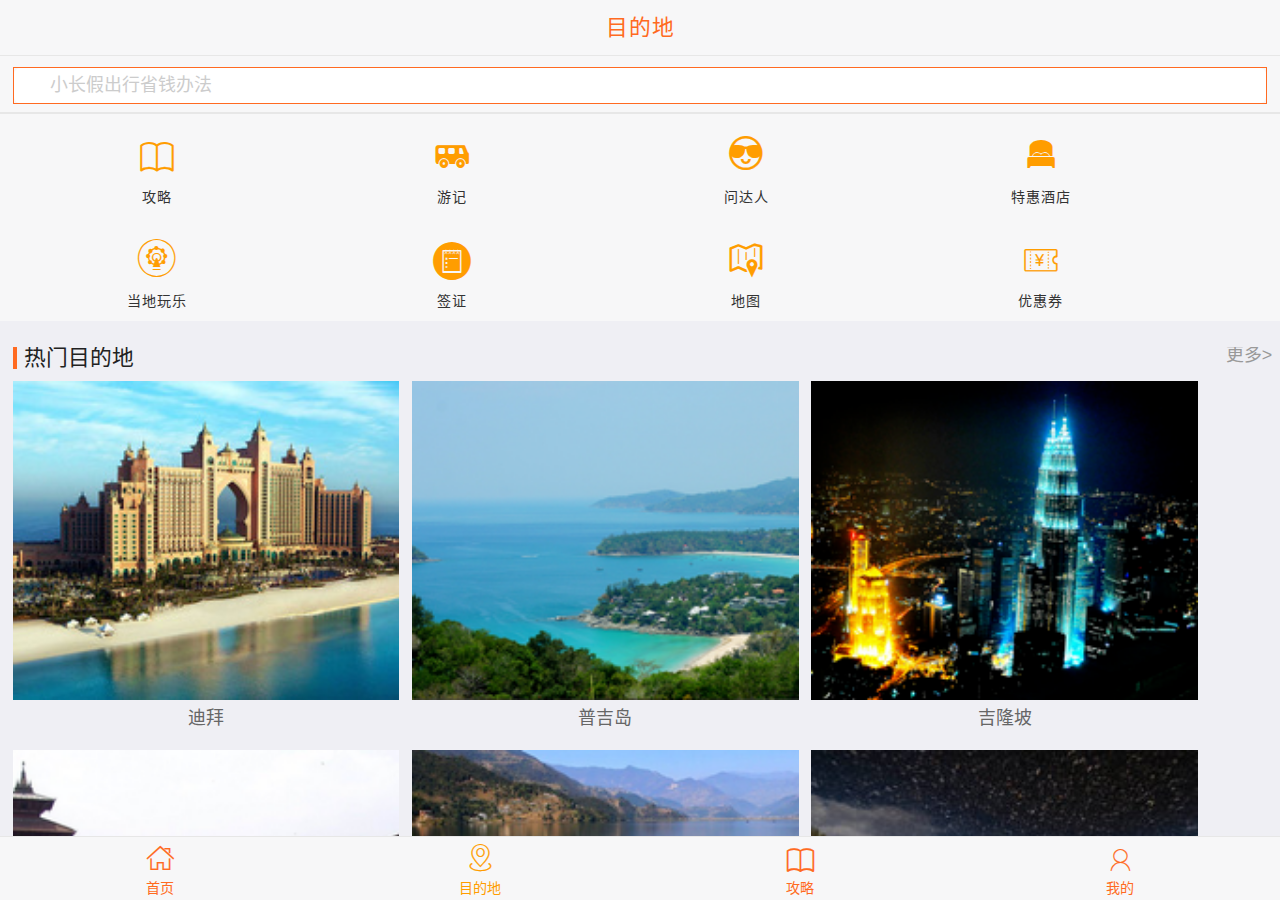
==== commit 0681e6dd: "complete icon" ====
--- a/destination.html
+++ b/destination.html
@@ -83,6 +83,10 @@
                             <span class="icon iconfont icon-ditu"></span>
                             <span class="tab-label">地图</span>
                         </a>
+                        <a class="tab-item external" href="#">
+                            <span class="icon iconfont icon-youhuiquan"></span>
+                            <span class="tab-label">优惠券</span>
+                        </a>
                     </nav>
 
                     <!--热门目的地-->
@@ -321,11 +325,11 @@
 
                 <!--工具栏-->
                 <nav class="bar bar-tab">
-                    <a href="index.html" class="tab-item external active">
+                    <a href="index.html" class="tab-item external">
                         <span class="icon iconfont icon-shouye"></span>
                         <span class="tab-label">首页</span>
                     </a>
-                    <a href="destination.html" class="tab-item external">
+                    <a href="destination.html" class="tab-item external active">
                         <span class="icon iconfont icon-mudedi"></span>
                         <span class="tab-label">目的地</span>
                     </a>
--- a/css/destination.css
+++ b/css/destination.css
@@ -69,14 +69,34 @@
 }
 
 /* nav */
+/* nav */
 .nav {
     position: relative;
+    padding: 0 .5rem;
+    height: auto;
+}
+.nav .tab-item {
+    display: inline-block;
+    width: 23%;
+    height: auto;
+    padding: .5rem 0;
+}
+.nav .tab-item>span.icon {
+    font-size: 1.5rem;
+    height: auto;
+    line-height: inherit;
+    color: #ff9d00;
+}
+.nav .tab-label {
+    color: #333;
+    letter-spacing: 1px;
 }
 
 /* 热门目的地 */
 .hot {
     padding: .5rem 0 0 .5rem;
     overflow: hidden;
+    margin: .5rem 0 0 0;
 }
 .hot .content-block-title {
     border-left: 4px solid #ff6a21;
@@ -194,12 +214,11 @@
 
 /* 工具栏 */
 nav.bar .tab-item{
-    color: #666;
-}
-.bar-tab .tab-item.active,
-.bar-tab .tab-item:active
+    color: #ff6a21;
+}
+.bar-tab .tab-item.active
 {
-    color: #ff6a21;
+    color: #ff9d00;
 }
 
 /* popup */
